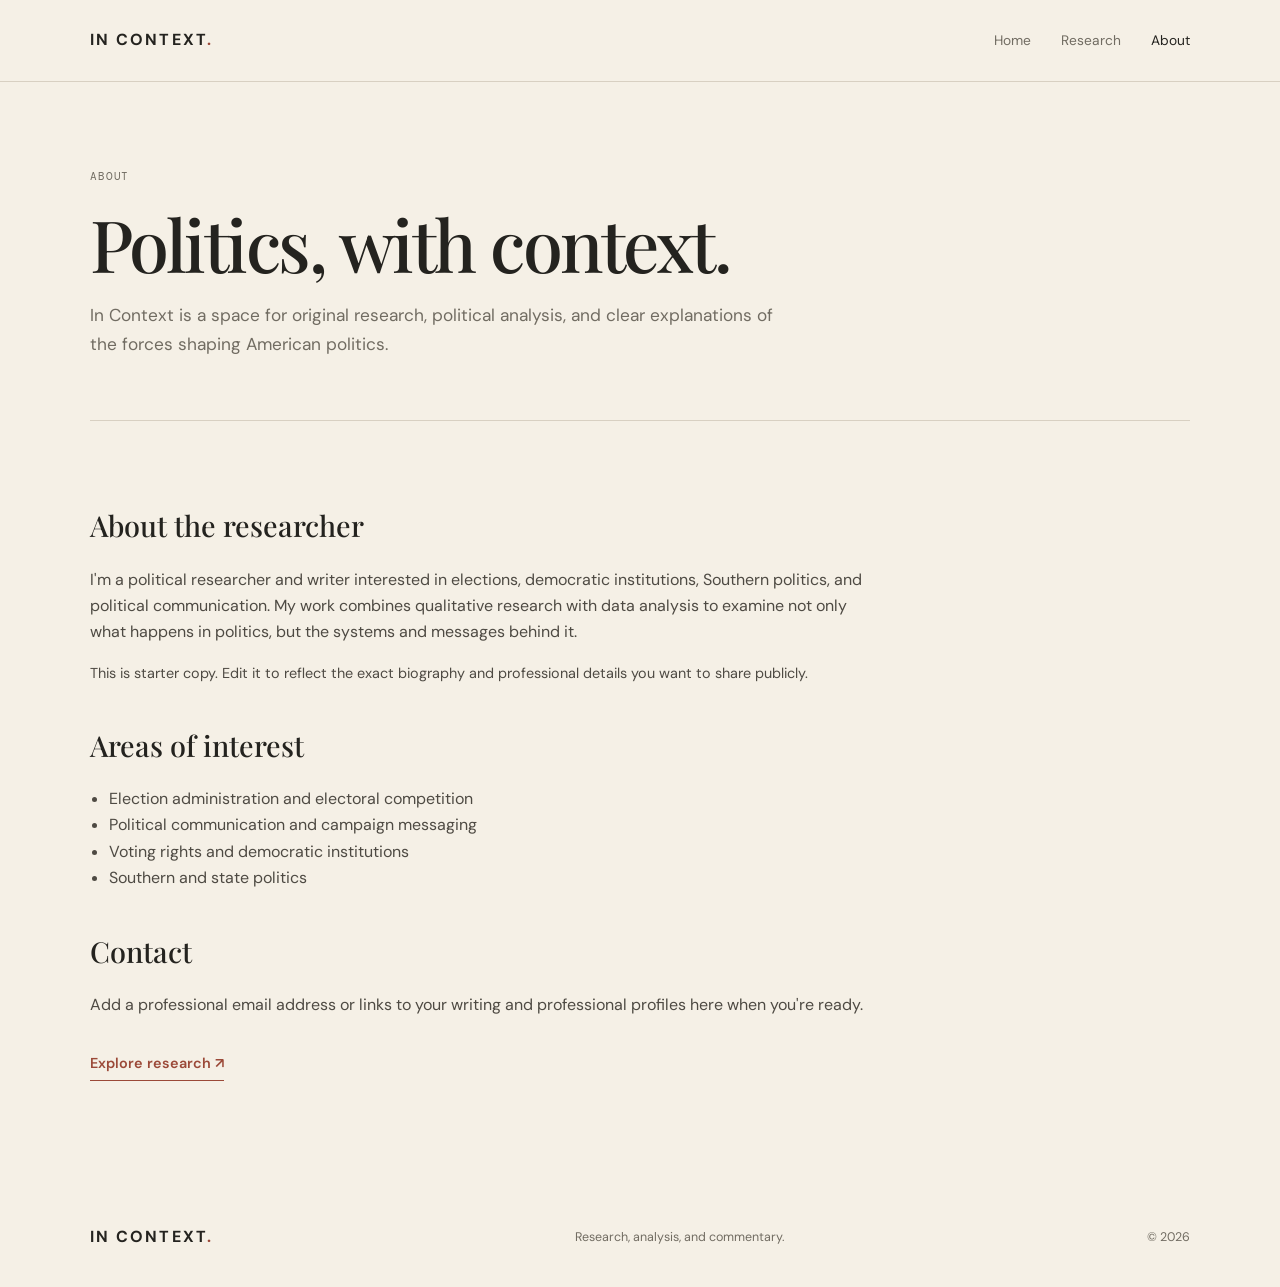
==== about.html @ 88b3f80f "Add files via upload" ====
<!doctype html>
<html lang="en">
<head>
  <meta charset="utf-8"><meta name="viewport" content="width=device-width, initial-scale=1">
  <meta name="description" content="About In Context.">
  <title>About | In Context</title><link rel="stylesheet" href="styles.css">
</head>
<body>
<header class="site-header"><a class="wordmark" href="index.html">IN CONTEXT<span>.</span></a><nav aria-label="Main navigation"><a href="index.html">Home</a><a href="projects.html">Research</a><a href="about.html" aria-current="page">About</a></nav></header>
<main class="wrap">
  <section class="page-hero"><p class="eyebrow">ABOUT</p><h1>Politics, with context.</h1><p class="lede">In Context is a space for original research, political analysis, and clear explanations of the forces shaping American politics.</p></section>
  <section class="content">
    <h2>About the researcher</h2>
    <p>I'm a political researcher and writer interested in elections, democratic institutions, Southern politics, and political communication. My work combines qualitative research with data analysis to examine not only what happens in politics, but the systems and messages behind it.</p>
    <p class="note">This is starter copy. Edit it to reflect the exact biography and professional details you want to share publicly.</p>
    <h2>Areas of interest</h2>
    <ul><li>Election administration and electoral competition</li><li>Political communication and campaign messaging</li><li>Voting rights and democratic institutions</li><li>Southern and state politics</li></ul>
    <h2>Contact</h2>
    <p>Add a professional email address or links to your writing and professional profiles here when you're ready.</p>
    <p><a class="text-link" href="projects.html">Explore research ↗</a></p>
  </section>
</main>
<footer class="site-footer wrap"><a class="wordmark" href="index.html">IN CONTEXT<span>.</span></a><span>Research, analysis, and commentary.</span><span>© 2026</span></footer>
</body></html>
---- styles.css ----
@import url('https://fonts.googleapis.com/css2?family=DM+Mono:wght@400;500&family=DM+Sans:wght@400;500;600;700&family=Playfair+Display:ital,wght@0,500;0,600;0,700;1,500;1,600&display=swap');

:root {
  --paper: #f5f0e6;
  --paper-deep: #ebe3d5;
  --ink: #24231f;
  --muted: #716c62;
  --line: #d8d0c2;
  --accent: #9b4938;
  --white: #fffdf8;
  --serif: 'Playfair Display', Georgia, serif;
  --sans: 'DM Sans', Arial, sans-serif;
  --mono: 'DM Mono', monospace;
}

* { box-sizing: border-box; }
html { scroll-behavior: smooth; }
body { margin: 0; background: var(--paper); color: var(--ink); font-family: var(--sans); line-height: 1.65; }
a { color: inherit; text-decoration: none; }
a:focus-visible { outline: 2px solid var(--accent); outline-offset: 4px; }
.wrap { width: min(1100px, calc(100% - 48px)); margin-inline: auto; }
.site-header { min-height: 82px; padding: 0 max(24px, calc((100vw - 1100px) / 2)); display: flex; align-items: center; justify-content: space-between; border-bottom: 1px solid var(--line); }
.wordmark { font-size: 1rem; letter-spacing: .13em; font-weight: 700; }
.wordmark span { color: var(--accent); }
nav { display: flex; gap: 30px; font-size: .86rem; }
nav a { color: var(--muted); }
nav a:hover, nav a[aria-current="page"] { color: var(--ink); }
.hero { padding-top: clamp(76px, 12vw, 150px); padding-bottom: 64px; }
.eyebrow, .project-index, .hero-note, .tag-list, .meta { font-family: var(--mono); text-transform: uppercase; letter-spacing: .08em; font-size: .68rem; color: var(--muted); }
.hero h1 { max-width: 900px; margin: 25px 0 24px; font: 500 clamp(2.8rem, 7vw, 5.7rem)/1.08 var(--serif); letter-spacing: -.045em; }
.hero h1 em { color: var(--accent); font-weight: 500; }
.hero-copy { max-width: 510px; color: var(--muted); font-size: 1.08rem; }
.text-link { display: inline-flex; gap: 12px; align-items: center; margin-top: 18px; padding-bottom: 4px; border-bottom: 1px solid var(--accent); color: var(--accent); font-size: .9rem; font-weight: 600; }
.text-link:hover { gap: 18px; }
.hero-note { display: flex; justify-content: space-between; gap: 20px; border-top: 1px solid var(--line); margin-top: 100px; padding-top: 14px; }
.section { padding-top: 55px; padding-bottom: 100px; }
.section-heading { display: flex; align-items: center; justify-content: space-between; border-bottom: 1px solid var(--line); padding-bottom: 14px; }
.section-heading .eyebrow { margin: 0; }
.small-link { margin: 0; font-size: .78rem; }
.project-grid { display: grid; grid-template-columns: repeat(2, minmax(0, 1fr)); gap: 22px; margin-top: 24px; }
.project-card { background: var(--white); border: 1px solid var(--line); padding: clamp(24px, 4vw, 38px); min-height: 330px; display: flex; flex-direction: column; align-items: flex-start; }
.project-card h2 { font: 500 clamp(1.65rem, 3vw, 2.25rem)/1.18 var(--serif); margin: 22px 0 12px; }
.project-card p:not(.project-index) { color: var(--muted); max-width: 470px; margin-top: 0; }
.project-card .text-link { margin-top: auto; }
.tag-list { display: flex; flex-wrap: wrap; gap: 8px; margin: 14px 0 20px; }
.tag-list span { border: 1px solid var(--line); padding: 4px 8px; }
.closing-band { background: var(--paper-deep); border-block: 1px solid var(--line); }
.closing-inner { padding-block: 48px 56px; }
.closing-inner p:last-child { max-width: 760px; font: 500 clamp(1.5rem, 3vw, 2.4rem)/1.3 var(--serif); margin: 14px 0 0; }
.site-footer { min-height: 100px; display: flex; justify-content: space-between; align-items: center; gap: 20px; color: var(--muted); font-size: .78rem; }
.site-footer .wordmark { color: var(--ink); }
.page-hero { padding-top: 75px; padding-bottom: 45px; border-bottom: 1px solid var(--line); }
.page-hero h1 { font: 500 clamp(2.6rem, 6vw, 4.5rem)/1.1 var(--serif); letter-spacing: -.035em; margin: 18px 0; }
.page-hero .lede { max-width: 700px; color: var(--muted); font-size: 1.08rem; }
.content { max-width: 780px; padding-block: 45px 90px; }
.content h2 { font: 500 1.8rem/1.2 var(--serif); margin-top: 42px; }
.content p { color: #4e4a43; }
.content ul { padding-left: 1.2rem; color: #4e4a43; }
.project-detail { padding-block: 36px 90px; }
.project-detail .content { padding-top: 0; }
.dashboard-placeholder { border: 1px dashed #b7aa97; background: #eee7da; padding: 30px; margin: 28px 0; color: var(--muted); }
.dashboard-placeholder strong { display: block; color: var(--ink); font-family: var(--mono); font-size: .72rem; letter-spacing: .07em; text-transform: uppercase; margin-bottom: 8px; }
.back-link { display: inline-block; color: var(--accent); font-size: .86rem; margin-bottom: 22px; }
.note { font-size: .9rem; color: var(--muted); }
@media (max-width: 700px) {
  .site-header { min-height: 72px; flex-wrap: wrap; gap: 12px; padding-block: 15px; }
  nav { gap: 18px; }
  .hero-note { flex-direction: column; margin-top: 65px; }
  .project-grid { grid-template-columns: 1fr; }
  .site-footer { padding-block: 24px; flex-wrap: wrap; }
}
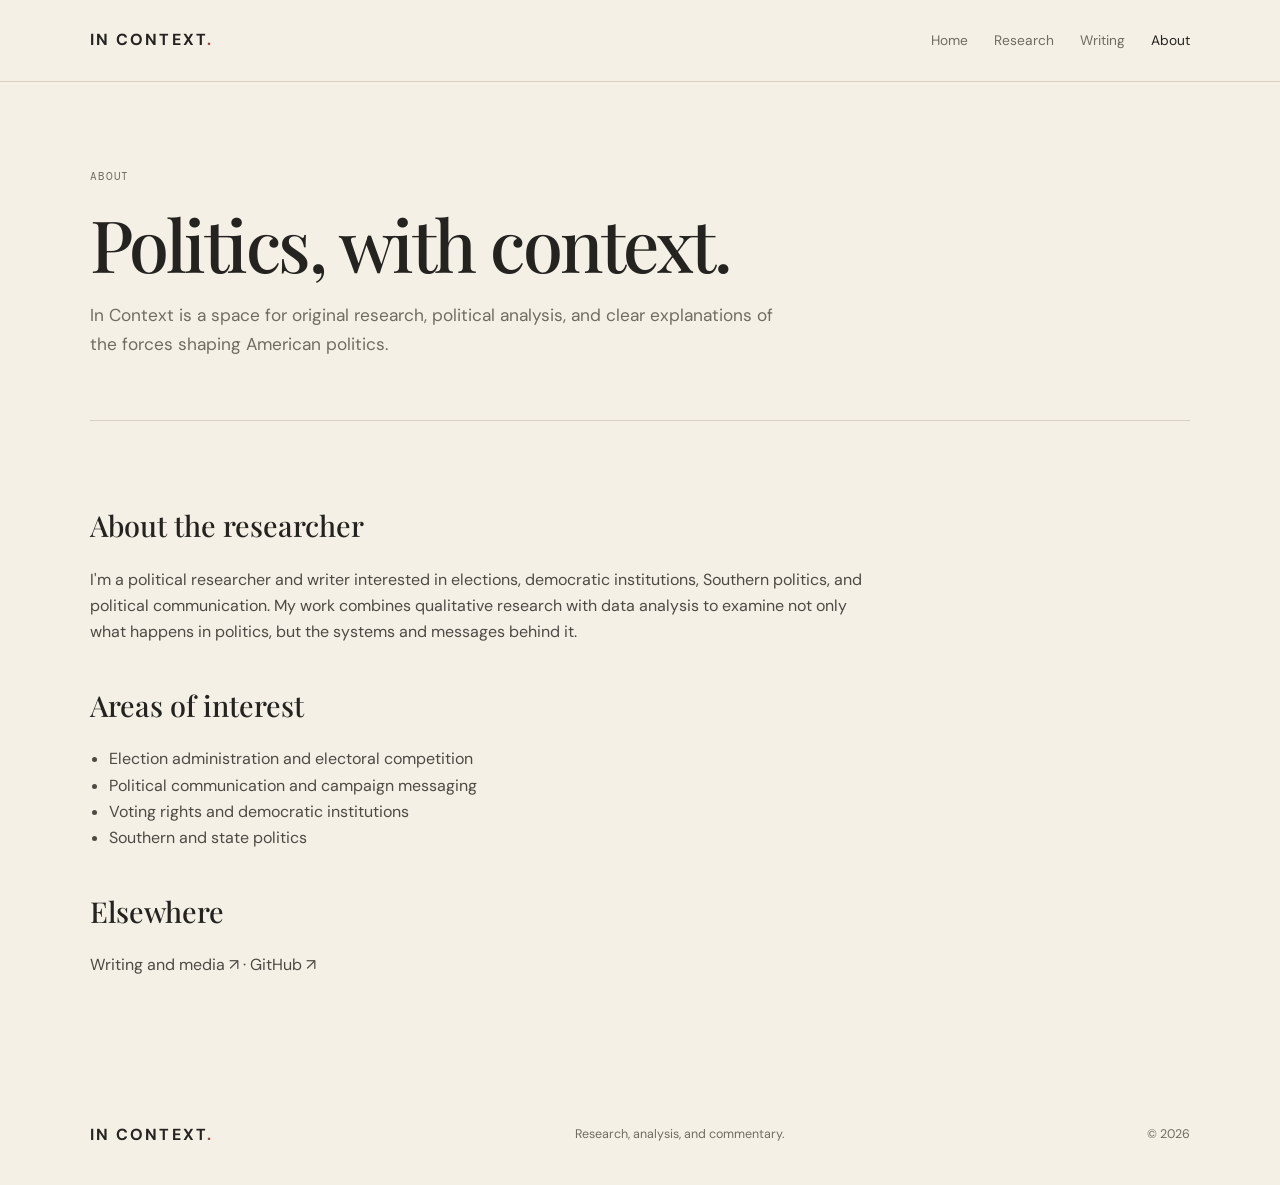
==== commit 7a7c89dc: "Add files via upload" ====
--- a/about.html
+++ b/about.html
@@ -2,23 +2,31 @@
 <html lang="en">
 <head>
   <meta charset="utf-8"><meta name="viewport" content="width=device-width, initial-scale=1">
-  <meta name="description" content="About In Context.">
+  <meta name="description" content="About In Context and its research focus.">
   <title>About | In Context</title><link rel="stylesheet" href="styles.css">
 </head>
 <body>
-<header class="site-header"><a class="wordmark" href="index.html">IN CONTEXT<span>.</span></a><nav aria-label="Main navigation"><a href="index.html">Home</a><a href="projects.html">Research</a><a href="about.html" aria-current="page">About</a></nav></header>
+<header class="site-header">
+  <a class="wordmark" href="index.html">IN CONTEXT<span>.</span></a>
+  <nav aria-label="Main navigation">
+    <a href="index.html">Home</a><a href="projects.html">Research</a><a href="writing.html">Writing</a><a href="about.html" aria-current="page">About</a>
+  </nav>
+</header>
 <main class="wrap">
-  <section class="page-hero"><p class="eyebrow">ABOUT</p><h1>Politics, with context.</h1><p class="lede">In Context is a space for original research, political analysis, and clear explanations of the forces shaping American politics.</p></section>
-  <section class="content">
-    <h2>About the researcher</h2>
-    <p>I'm a political researcher and writer interested in elections, democratic institutions, Southern politics, and political communication. My work combines qualitative research with data analysis to examine not only what happens in politics, but the systems and messages behind it.</p>
-    <p class="note">This is starter copy. Edit it to reflect the exact biography and professional details you want to share publicly.</p>
-    <h2>Areas of interest</h2>
-    <ul><li>Election administration and electoral competition</li><li>Political communication and campaign messaging</li><li>Voting rights and democratic institutions</li><li>Southern and state politics</li></ul>
-    <h2>Contact</h2>
-    <p>Add a professional email address or links to your writing and professional profiles here when you're ready.</p>
-    <p><a class="text-link" href="projects.html">Explore research ↗</a></p>
-  </section>
+
+<section class="page-hero"><p class="eyebrow">ABOUT</p><h1>Politics, with context.</h1><p class="lede">In Context is a space for original research, political analysis, and clear explanations of the forces shaping American politics.</p></section>
+<section class="content">
+  <h2>About the researcher</h2>
+  <p>I'm a political researcher and writer interested in elections, democratic institutions, Southern politics, and political communication. My work combines qualitative research with data analysis to examine not only what happens in politics, but the systems and messages behind it.</p>
+  <h2>Areas of interest</h2>
+  <ul><li>Election administration and electoral competition</li><li>Political communication and campaign messaging</li><li>Voting rights and democratic institutions</li><li>Southern and state politics</li></ul>
+  <h2>Elsewhere</h2>
+  <p><a href="writing.html">Writing and media ↗</a> · <a href="https://github.com/amarecwoods" target="_blank" rel="noopener noreferrer">GitHub ↗</a></p>
+</section>
+
 </main>
-<footer class="site-footer wrap"><a class="wordmark" href="index.html">IN CONTEXT<span>.</span></a><span>Research, analysis, and commentary.</span><span>© 2026</span></footer>
+<footer class="site-footer wrap">
+  <a class="wordmark" href="index.html">IN CONTEXT<span>.</span></a>
+  <span>Research, analysis, and commentary.</span><span>© 2026</span>
+</footer>
 </body></html>
--- a/styles.css
+++ b/styles.css
@@ -1,18 +1,11 @@
 @import url('https://fonts.googleapis.com/css2?family=DM+Mono:wght@400;500&family=DM+Sans:wght@400;500;600;700&family=Playfair+Display:ital,wght@0,500;0,600;0,700;1,500;1,600&display=swap');
 
 :root {
-  --paper: #f5f0e6;
-  --paper-deep: #ebe3d5;
-  --ink: #24231f;
-  --muted: #716c62;
-  --line: #d8d0c2;
-  --accent: #9b4938;
-  --white: #fffdf8;
-  --serif: 'Playfair Display', Georgia, serif;
-  --sans: 'DM Sans', Arial, sans-serif;
+  --paper: #f5f0e6; --paper-deep: #ebe3d5; --ink: #24231f;
+  --muted: #716c62; --line: #d8d0c2; --accent: #9b4938; --white: #fffdf8;
+  --serif: 'Playfair Display', Georgia, serif; --sans: 'DM Sans', Arial, sans-serif;
   --mono: 'DM Mono', monospace;
 }
-
 * { box-sizing: border-box; }
 html { scroll-behavior: smooth; }
 body { margin: 0; background: var(--paper); color: var(--ink); font-family: var(--sans); line-height: 1.65; }
@@ -22,7 +15,7 @@
 .site-header { min-height: 82px; padding: 0 max(24px, calc((100vw - 1100px) / 2)); display: flex; align-items: center; justify-content: space-between; border-bottom: 1px solid var(--line); }
 .wordmark { font-size: 1rem; letter-spacing: .13em; font-weight: 700; }
 .wordmark span { color: var(--accent); }
-nav { display: flex; gap: 30px; font-size: .86rem; }
+nav { display: flex; gap: 26px; font-size: .86rem; flex-wrap: wrap; }
 nav a { color: var(--muted); }
 nav a:hover, nav a[aria-current="page"] { color: var(--ink); }
 .hero { padding-top: clamp(76px, 12vw, 150px); padding-bottom: 64px; }
@@ -60,12 +53,20 @@
 .project-detail .content { padding-top: 0; }
 .dashboard-placeholder { border: 1px dashed #b7aa97; background: #eee7da; padding: 30px; margin: 28px 0; color: var(--muted); }
 .dashboard-placeholder strong { display: block; color: var(--ink); font-family: var(--mono); font-size: .72rem; letter-spacing: .07em; text-transform: uppercase; margin-bottom: 8px; }
-.back-link { display: inline-block; color: var(--accent); font-size: .86rem; margin-bottom: 22px; }
 .note { font-size: .9rem; color: var(--muted); }
+.link-list { list-style: none; padding: 0 !important; margin: 22px 0; }
+.link-list li { border-top: 1px solid var(--line); padding: 18px 0; }
+.link-list li:last-child { border-bottom: 1px solid var(--line); }
+.link-list a { color: var(--accent); font-weight: 600; }
+.link-list p { margin: 5px 0 0; }
+.social-grid { display: grid; grid-template-columns: repeat(3, minmax(0, 1fr)); gap: 16px; margin-top: 22px; }
+.social-card { background: var(--white); border: 1px solid var(--line); padding: 24px; }
+.social-card h3 { font: 500 1.35rem/1.2 var(--serif); margin: 0 0 8px; }
+.social-card p { color: var(--muted); font-size: .92rem; }
 @media (max-width: 700px) {
   .site-header { min-height: 72px; flex-wrap: wrap; gap: 12px; padding-block: 15px; }
-  nav { gap: 18px; }
+  nav { gap: 16px; }
   .hero-note { flex-direction: column; margin-top: 65px; }
-  .project-grid { grid-template-columns: 1fr; }
+  .project-grid, .social-grid { grid-template-columns: 1fr; }
   .site-footer { padding-block: 24px; flex-wrap: wrap; }
 }
